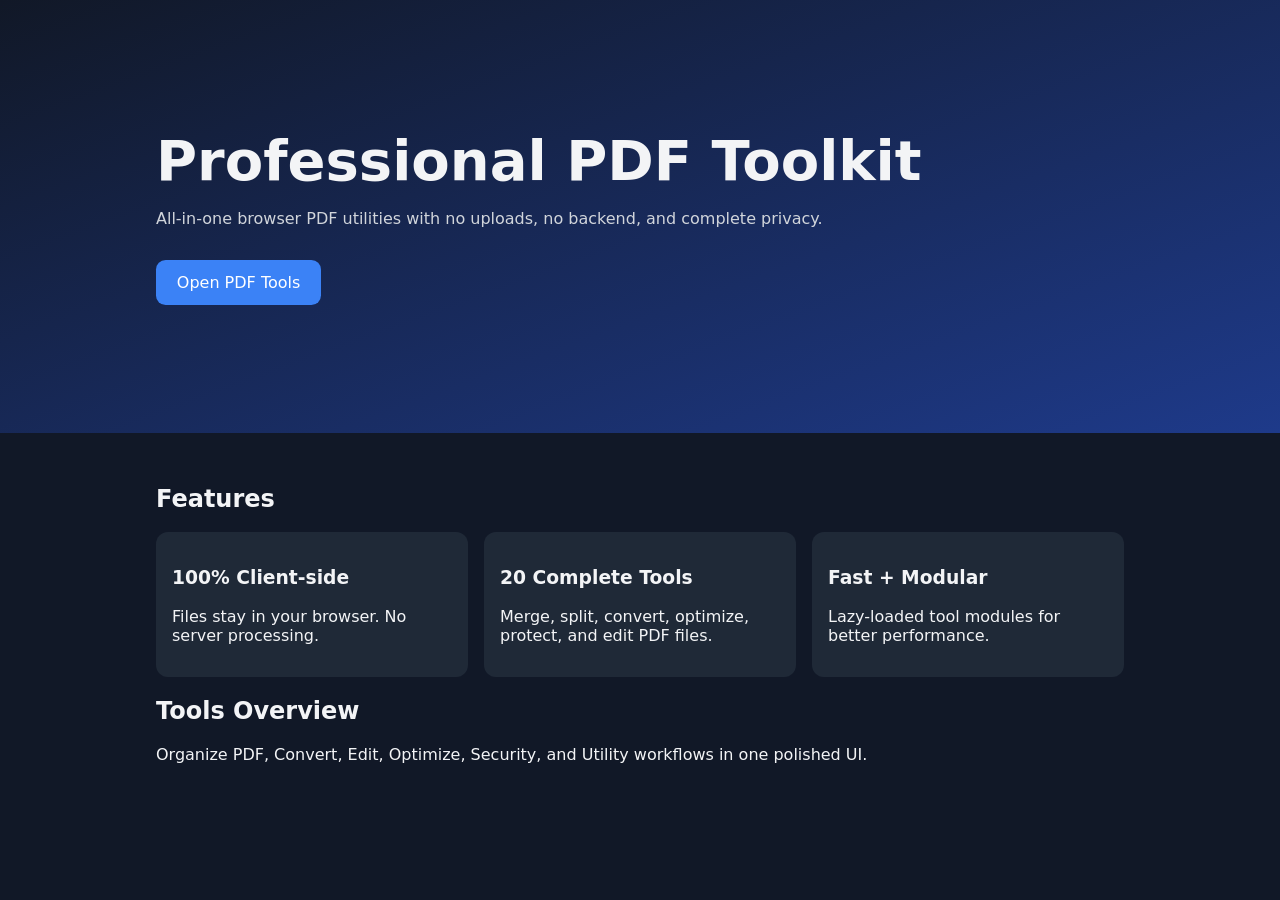
==== index.html @ b59faa3d "Build full client-side PDF toolkit with 20 tools and modular UI" ====
<!doctype html>
<html lang="en">
<head>
  <meta charset="UTF-8" />
  <meta name="viewport" content="width=device-width, initial-scale=1.0" />
  <title>PDF Tools - Free Browser PDF Toolkit</title>
  <meta name="description" content="Fast, private, browser-based PDF toolkit. Merge, split, convert, optimize, protect, and edit PDFs entirely client-side." />
  <meta name="keywords" content="pdf tools, merge pdf, split pdf, pdf converter, client side pdf" />
  <link rel="canonical" href="https://USERNAME.github.io/pdf-tools/" />
  <meta property="og:title" content="PDF Tools - Browser-Based PDF Toolkit" />
  <meta property="og:description" content="Professional PDF toolkit with 20 tools that run locally in your browser." />
  <meta property="og:type" content="website" />
  <meta property="og:url" content="https://USERNAME.github.io/pdf-tools/" />
  <meta name="twitter:card" content="summary_large_image" />
  <link rel="stylesheet" href="css/main.css" />
  <script type="application/ld+json">
    {
      "@context":"https://schema.org",
      "@type":"SoftwareApplication",
      "name":"PDF Tools",
      "applicationCategory":"BusinessApplication",
      "operatingSystem":"Any",
      "description":"A client-side PDF toolkit for merge, split, convert, optimize, and secure workflows.",
      "url":"https://USERNAME.github.io/pdf-tools/"
    }
  </script>
</head>
<body>
  <header class="hero">
    <div class="container">
      <h1>Professional PDF Toolkit</h1>
      <p>All-in-one browser PDF utilities with no uploads, no backend, and complete privacy.</p>
      <a class="btn" href="tools.html">Open PDF Tools</a>
    </div>
  </header>

  <main class="container">
    <section>
      <h2>Features</h2>
      <div class="feature-grid">
        <article><h3>100% Client-side</h3><p>Files stay in your browser. No server processing.</p></article>
        <article><h3>20 Complete Tools</h3><p>Merge, split, convert, optimize, protect, and edit PDF files.</p></article>
        <article><h3>Fast + Modular</h3><p>Lazy-loaded tool modules for better performance.</p></article>
      </div>
    </section>
    <section>
      <h2>Tools Overview</h2>
      <p>Organize PDF, Convert, Edit, Optimize, Security, and Utility workflows in one polished UI.</p>
    </section>
  </main>
</body>
</html>
---- css/main.css ----
:root { color-scheme: dark; --bg:#111827; --card:#1f2937; --text:#f3f4f6; --muted:#9ca3af; --accent:#3b82f6; }
*{box-sizing:border-box} body{margin:0;font-family:Inter,system-ui,sans-serif;background:var(--bg);color:var(--text)}
.container{max-width:1000px;margin:auto;padding:2rem 1rem}.hero{padding:6rem 0;background:linear-gradient(160deg,#111827,#1e3a8a)}
.hero h1{font-size:clamp(2rem,5vw,3.5rem);margin:0 0 1rem}.hero p{max-width:700px;color:#d1d5db}
.btn{display:inline-block;margin-top:1rem;padding:.8rem 1.3rem;border-radius:.6rem;background:var(--accent);color:#fff;text-decoration:none}
.feature-grid{display:grid;gap:1rem;grid-template-columns:repeat(auto-fit,minmax(200px,1fr))}article{background:var(--card);padding:1rem;border-radius:.75rem}
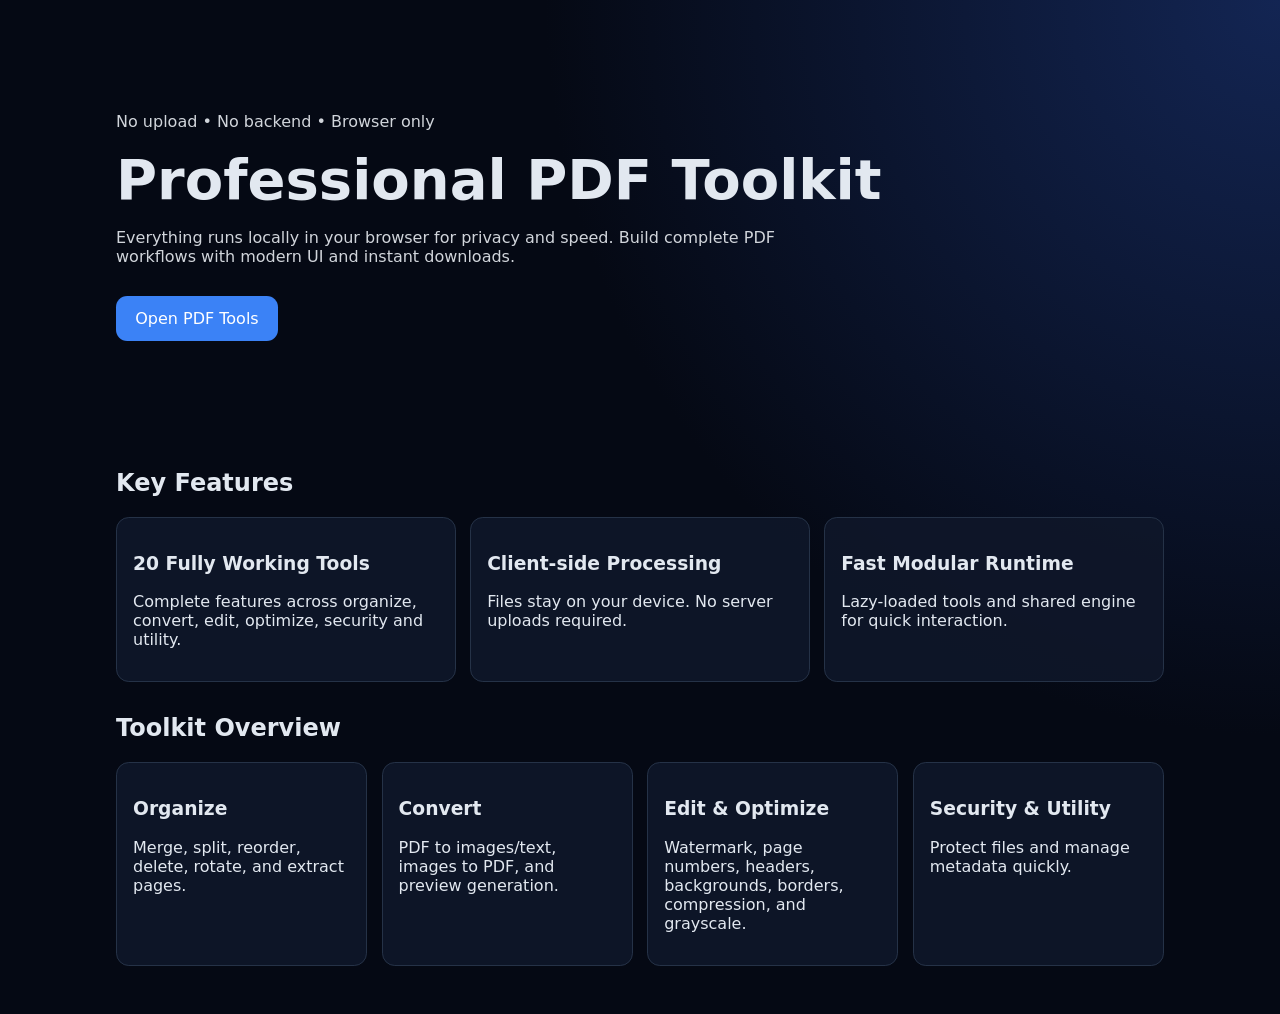
==== commit 0328904a: "Fix toolkit: rebuild fully functional client-side PDF tools and refresh UI" ====
--- a/index.html
+++ b/index.html
@@ -3,49 +3,56 @@
 <head>
   <meta charset="UTF-8" />
   <meta name="viewport" content="width=device-width, initial-scale=1.0" />
-  <title>PDF Tools - Free Browser PDF Toolkit</title>
-  <meta name="description" content="Fast, private, browser-based PDF toolkit. Merge, split, convert, optimize, protect, and edit PDFs entirely client-side." />
-  <meta name="keywords" content="pdf tools, merge pdf, split pdf, pdf converter, client side pdf" />
-  <link rel="canonical" href="https://USERNAME.github.io/pdf-tools/" />
-  <meta property="og:title" content="PDF Tools - Browser-Based PDF Toolkit" />
-  <meta property="og:description" content="Professional PDF toolkit with 20 tools that run locally in your browser." />
+  <title>PDF Tools - Client Side PDF Toolkit</title>
+  <meta name="description" content="Use 20 professional PDF tools directly in your browser. Merge, split, convert, edit, optimize, and secure PDFs with zero server upload." />
+  <meta name="keywords" content="pdf tools, merge pdf, split pdf, pdf to image, image to pdf, pdf metadata" />
+  <meta property="og:title" content="PDF Tools - Browser PDF Toolkit" />
+  <meta property="og:description" content="Fast and secure PDF toolkit that runs completely client-side." />
   <meta property="og:type" content="website" />
-  <meta property="og:url" content="https://USERNAME.github.io/pdf-tools/" />
+  <meta property="og:url" content="https://mranimesh360.github.io/pdf-tools/" />
+  <link rel="canonical" href="https://mranimesh360.github.io/pdf-tools/" />
   <meta name="twitter:card" content="summary_large_image" />
   <link rel="stylesheet" href="css/main.css" />
   <script type="application/ld+json">
     {
-      "@context":"https://schema.org",
-      "@type":"SoftwareApplication",
-      "name":"PDF Tools",
-      "applicationCategory":"BusinessApplication",
-      "operatingSystem":"Any",
-      "description":"A client-side PDF toolkit for merge, split, convert, optimize, and secure workflows.",
-      "url":"https://USERNAME.github.io/pdf-tools/"
+      "@context": "https://schema.org",
+      "@type": "SoftwareApplication",
+      "name": "PDF Tools",
+      "applicationCategory": "BusinessApplication",
+      "operatingSystem": "Any",
+      "url": "https://mranimesh360.github.io/pdf-tools/",
+      "description": "Professional client-side PDF toolkit with 20 tools for organizing, converting, editing, optimizing, and securing PDFs."
     }
   </script>
 </head>
 <body>
   <header class="hero">
     <div class="container">
+      <p class="small">No upload • No backend • Browser only</p>
       <h1>Professional PDF Toolkit</h1>
-      <p>All-in-one browser PDF utilities with no uploads, no backend, and complete privacy.</p>
+      <p>Everything runs locally in your browser for privacy and speed. Build complete PDF workflows with modern UI and instant downloads.</p>
       <a class="btn" href="tools.html">Open PDF Tools</a>
     </div>
   </header>
 
   <main class="container">
     <section>
-      <h2>Features</h2>
-      <div class="feature-grid">
-        <article><h3>100% Client-side</h3><p>Files stay in your browser. No server processing.</p></article>
-        <article><h3>20 Complete Tools</h3><p>Merge, split, convert, optimize, protect, and edit PDF files.</p></article>
-        <article><h3>Fast + Modular</h3><p>Lazy-loaded tool modules for better performance.</p></article>
+      <h2>Key Features</h2>
+      <div class="grid">
+        <article class="card"><h3>20 Fully Working Tools</h3><p>Complete features across organize, convert, edit, optimize, security and utility.</p></article>
+        <article class="card"><h3>Client-side Processing</h3><p>Files stay on your device. No server uploads required.</p></article>
+        <article class="card"><h3>Fast Modular Runtime</h3><p>Lazy-loaded tools and shared engine for quick interaction.</p></article>
       </div>
     </section>
+
     <section>
-      <h2>Tools Overview</h2>
-      <p>Organize PDF, Convert, Edit, Optimize, Security, and Utility workflows in one polished UI.</p>
+      <h2>Toolkit Overview</h2>
+      <div class="grid">
+        <article class="card"><h3>Organize</h3><p>Merge, split, reorder, delete, rotate, and extract pages.</p></article>
+        <article class="card"><h3>Convert</h3><p>PDF to images/text, images to PDF, and preview generation.</p></article>
+        <article class="card"><h3>Edit & Optimize</h3><p>Watermark, page numbers, headers, backgrounds, borders, compression, and grayscale.</p></article>
+        <article class="card"><h3>Security & Utility</h3><p>Protect files and manage metadata quickly.</p></article>
+      </div>
     </section>
   </main>
 </body>
--- a/css/main.css
+++ b/css/main.css
@@ -1,6 +1,12 @@
-:root { color-scheme: dark; --bg:#111827; --card:#1f2937; --text:#f3f4f6; --muted:#9ca3af; --accent:#3b82f6; }
-*{box-sizing:border-box} body{margin:0;font-family:Inter,system-ui,sans-serif;background:var(--bg);color:var(--text)}
-.container{max-width:1000px;margin:auto;padding:2rem 1rem}.hero{padding:6rem 0;background:linear-gradient(160deg,#111827,#1e3a8a)}
-.hero h1{font-size:clamp(2rem,5vw,3.5rem);margin:0 0 1rem}.hero p{max-width:700px;color:#d1d5db}
-.btn{display:inline-block;margin-top:1rem;padding:.8rem 1.3rem;border-radius:.6rem;background:var(--accent);color:#fff;text-decoration:none}
-.feature-grid{display:grid;gap:1rem;grid-template-columns:repeat(auto-fit,minmax(200px,1fr))}article{background:var(--card);padding:1rem;border-radius:.75rem}
+:root { color-scheme: dark; --bg: #050914; --panel: #0f172a; --line: #253247; --text: #e2e8f0; --muted: #94a3b8; --accent: #3b82f6; }
+* { box-sizing: border-box; }
+body { margin: 0; font-family: Inter, Segoe UI, system-ui, sans-serif; background: radial-gradient(circle at top right, #132553 0, var(--bg) 45%); color: var(--text); }
+.container { max-width: 1080px; margin: auto; padding: 1rem; }
+.hero { padding: 5rem 0 4rem; }
+.hero h1 { margin: 0; font-size: clamp(2rem, 5vw, 3.5rem); }
+.hero p { color: #d1d5db; max-width: 700px; }
+.btn { display: inline-block; margin-top: .9rem; padding: .8rem 1.2rem; border-radius: .7rem; background: var(--accent); color: #fff; text-decoration: none; }
+section { margin: 2rem 0; }
+.grid { display: grid; gap: .9rem; grid-template-columns: repeat(auto-fit, minmax(220px, 1fr)); }
+.card { background: rgba(15,23,42,.9); border: 1px solid var(--line); border-radius: .8rem; padding: 1rem; }
+.small { color: var(--muted); }
